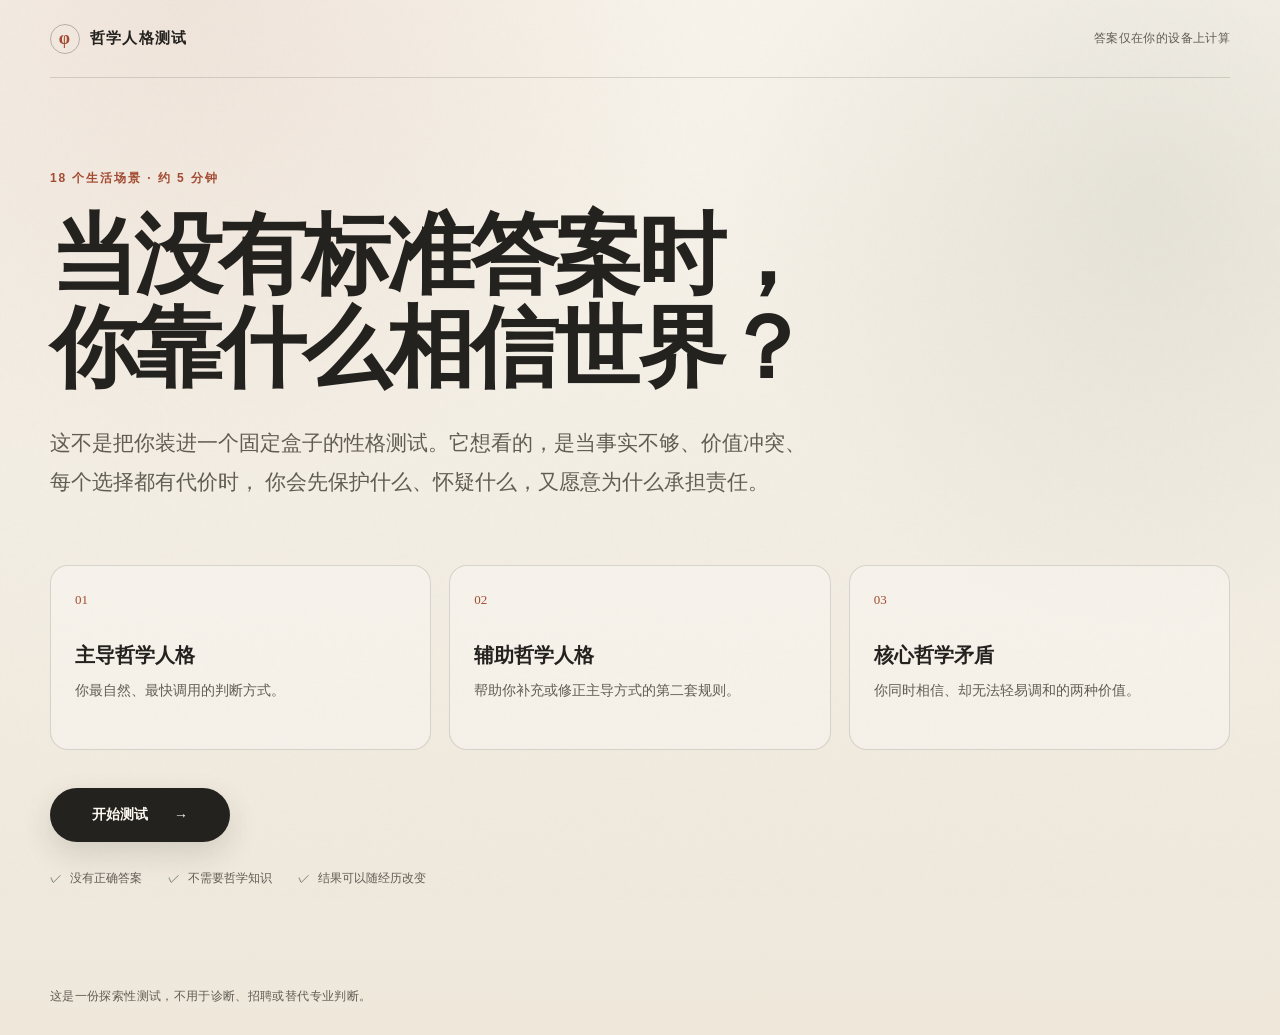
==== index.html @ 9396f421 "Update index.html" ====
<!doctype html>
<html lang="zh-CN">
  <head>
    <meta charset="UTF-8" />
    <meta name="viewport" content="width=device-width, initial-scale=1.0" />
    <meta
      name="description"
      content="一个从日常选择出发的哲学人格测试。18 道题，得到主导型、辅助型与核心哲学矛盾。"
    />
    <meta name="theme-color" content="#ffffff" />
    <title>你靠什么相信世界？｜哲学人格测试</title>
    <link rel="stylesheet" href="styles.css" />
  </head>
  <body>
    <div class="page-shell">
      <header class="site-header">
        <a class="brand" href="./" aria-label="返回测试首页">
          <span class="brand-mark">φ</span>
          <span>哲学人格测试</span>
        </a>
        <div class="privacy-note">答案仅在你的设备上计算</div>
      </header>

      <main id="app" class="app" aria-live="polite">
        <section id="homeScreen" class="screen home-screen">
          <div class="hero-kicker">18 个生活场景 · 约 5 分钟</div>
          <h1>当没有标准答案时，<br />你靠什么相信世界？</h1>
          <p class="hero-intro">
            这不是把你装进一个固定盒子的性格测试。它想看的，是当事实不够、价值冲突、每个选择都有代价时，
            你会先保护什么、怀疑什么，又愿意为什么承担责任。
          </p>

          <div class="result-preview" aria-label="测试将提供三层结果">
            <article>
              <span class="preview-number">01</span>
              <h2>主导哲学人格</h2>
              <p>你最自然、最快调用的判断方式。</p>
            </article>
            <article>
              <span class="preview-number">02</span>
              <h2>辅助哲学人格</h2>
              <p>帮助你补充或修正主导方式的第二套规则。</p>
            </article>
            <article>
              <span class="preview-number">03</span>
              <h2>核心哲学矛盾</h2>
              <p>你同时相信、却无法轻易调和的两种价值。</p>
            </article>
          </div>

          <div class="home-actions">
            <button id="startButton" class="primary-button" type="button">
              开始测试
              <span aria-hidden="true">→</span>
            </button>
            <button id="resumeButton" class="text-button hidden" type="button">继续上次作答</button>
          </div>

          <div class="home-footnote">
            <span>没有正确答案</span>
            <span>不需要哲学知识</span>
            <span>结果可以随经历改变</span>
          </div>
        </section>

        <section id="quizScreen" class="screen quiz-screen hidden">
          <div class="quiz-topline">
            <button id="quitButton" class="icon-button" type="button" aria-label="退出测试">×</button>
            <div class="progress-wrap" aria-label="答题进度">
              <div class="progress-meta">
                <span id="progressText">第 1 / 18 题</span>
                <span id="progressPercent">6%</span>
              </div>
              <div class="progress-track">
                <div id="progressBar" class="progress-bar"></div>
              </div>
            </div>
          </div>

          <div class="question-wrap">
            <p class="question-hint">先选最接近你的，再选次接近你的</p>
            <h2 id="questionText" class="question-text"></h2>
            <div id="optionsList" class="options-list" role="group" aria-label="选项"></div>
            <p id="selectionHint" class="selection-hint">请选择第一选择</p>
          </div>

          <div class="quiz-actions">
            <button id="backButton" class="secondary-button" type="button">上一题</button>
            <button id="resetSelectionButton" class="text-button" type="button">重选本题</button>
            <button id="nextButton" class="primary-button compact" type="button" disabled>下一题</button>
          </div>
        </section>

        <section id="resultScreen" class="screen result-screen hidden">
          <div id="resultContent"></div>
          <div class="result-actions no-print">
            <button id="shareButton" class="primary-button" type="button">分享结果</button>
            <button id="printButton" class="secondary-button" type="button">保存 / 打印</button>
            <button id="restartButton" class="text-button" type="button">重新测试</button>
          </div>
        </section>
      </main>

      <footer class="site-footer">
        <p>这是一份探索性测试，不用于诊断、招聘或替代专业判断。</p>
      </footer>
    </div>

    <div id="toast" class="toast" role="status" aria-live="polite"></div>
    <script src="questions.js"></script>
    <script src="app.js"></script>
  </body>
</html>
---- styles.css ----
:root {
  --paper: #f3eee4;
  --paper-deep: #e7dece;
  --ink: #24221f;
  --ink-soft: #615c54;
  --line: rgba(36, 34, 31, 0.15);
  --line-strong: rgba(36, 34, 31, 0.28);
  --white: rgba(255, 255, 255, 0.62);
  --accent: #a34b32;
  --accent-dark: #7b3322;
  --olive: #53604a;
  --shadow: 0 24px 80px rgba(63, 48, 31, 0.1);
  --radius-lg: 28px;
  --radius-md: 18px;
  --radius-sm: 12px;
}

* {
  box-sizing: border-box;
}

html {
  scroll-behavior: smooth;
}

body {
  margin: 0;
  min-width: 320px;
  color: var(--ink);
  background:
    radial-gradient(circle at 15% 0%, rgba(163, 75, 50, 0.09), transparent 34%),
    radial-gradient(circle at 90% 20%, rgba(83, 96, 74, 0.1), transparent 30%),
    linear-gradient(180deg, #f7f3eb 0%, var(--paper) 45%, #eee7da 100%);
  font-family: "Songti SC", "Noto Serif CJK SC", STSong, "Times New Roman", serif;
  -webkit-font-smoothing: antialiased;
}

body::before {
  position: fixed;
  inset: 0;
  z-index: -1;
  pointer-events: none;
  content: "";
  opacity: 0.22;
  background-image: url("data:image/svg+xml,%3Csvg viewBox='0 0 180 180' xmlns='http://www.w3.org/2000/svg'%3E%3Cfilter id='n'%3E%3CfeTurbulence type='fractalNoise' baseFrequency='.9' numOctaves='2' stitchTiles='stitch'/%3E%3C/filter%3E%3Crect width='100%25' height='100%25' filter='url(%23n)' opacity='.08'/%3E%3C/svg%3E");
}

button,
a {
  font: inherit;
}

button {
  color: inherit;
}

.page-shell {
  width: min(1180px, calc(100% - 40px));
  min-height: 100vh;
  margin: 0 auto;
}

.site-header,
.site-footer {
  display: flex;
  align-items: center;
  justify-content: space-between;
  min-height: 78px;
}

.site-header {
  border-bottom: 1px solid var(--line);
}

.brand {
  display: inline-flex;
  gap: 10px;
  align-items: center;
  color: var(--ink);
  font-size: 15px;
  font-weight: 700;
  letter-spacing: 0.08em;
  text-decoration: none;
}

.brand-mark {
  display: grid;
  width: 30px;
  height: 30px;
  place-items: center;
  border: 1px solid var(--line-strong);
  border-radius: 50%;
  color: var(--accent);
  font-family: Georgia, serif;
  font-size: 18px;
}

.privacy-note,
.site-footer {
  color: var(--ink-soft);
  font-family: -apple-system, BlinkMacSystemFont, "Segoe UI", sans-serif;
  font-size: 12px;
  letter-spacing: 0.03em;
}

.app {
  min-height: calc(100vh - 156px);
}

.screen {
  animation: enter 420ms ease both;
}

.hidden {
  display: none !important;
}

@keyframes enter {
  from {
    opacity: 0;
    transform: translateY(8px);
  }
  to {
    opacity: 1;
    transform: translateY(0);
  }
}

.home-screen {
  padding: 92px 0 70px;
}

.hero-kicker,
.section-kicker,
.question-hint,
.result-label {
  color: var(--accent);
  font-family: -apple-system, BlinkMacSystemFont, "Segoe UI", sans-serif;
  font-size: 12px;
  font-weight: 750;
  letter-spacing: 0.16em;
  text-transform: uppercase;
}

.home-screen h1 {
  max-width: 890px;
  margin: 22px 0 28px;
  font-size: clamp(42px, 7.2vw, 88px);
  font-weight: 600;
  letter-spacing: -0.045em;
  line-height: 1.06;
}

.hero-intro {
  max-width: 760px;
  margin: 0;
  color: var(--ink-soft);
  font-size: clamp(17px, 2vw, 21px);
  line-height: 1.9;
}

.result-preview {
  display: grid;
  grid-template-columns: repeat(3, 1fr);
  gap: 18px;
  margin: 62px 0 38px;
}

.result-preview article {
  min-height: 185px;
  padding: 24px;
  border: 1px solid var(--line);
  border-radius: var(--radius-md);
  background: rgba(255, 255, 255, 0.3);
}

.preview-number {
  color: var(--accent);
  font-family: Georgia, serif;
  font-size: 13px;
}

.result-preview h2 {
  margin: 34px 0 10px;
  font-size: 20px;
  font-weight: 650;
}

.result-preview p {
  margin: 0;
  color: var(--ink-soft);
  font-family: -apple-system, BlinkMacSystemFont, "Segoe UI", sans-serif;
  font-size: 14px;
  line-height: 1.7;
}

.home-actions,
.result-actions,
.quiz-actions {
  display: flex;
  gap: 14px;
  align-items: center;
}

.primary-button,
.secondary-button,
.text-button,
.icon-button {
  border: 0;
  cursor: pointer;
  transition: 180ms ease;
}

.primary-button,
.secondary-button {
  min-height: 54px;
  padding: 0 24px;
  border-radius: 999px;
  font-family: -apple-system, BlinkMacSystemFont, "Segoe UI", sans-serif;
  font-size: 14px;
  font-weight: 700;
}

.primary-button {
  display: inline-flex;
  gap: 26px;
  align-items: center;
  justify-content: center;
  min-width: 180px;
  color: #fffaf2;
  background: var(--ink);
  box-shadow: 0 12px 30px rgba(36, 34, 31, 0.14);
}

.primary-button:hover:not(:disabled) {
  background: var(--accent-dark);
  transform: translateY(-2px);
}

.primary-button:disabled {
  cursor: not-allowed;
  opacity: 0.32;
}

.primary-button.compact {
  min-width: 126px;
}

.secondary-button {
  border: 1px solid var(--line-strong);
  background: transparent;
}

.secondary-button:hover {
  border-color: var(--ink);
  background: rgba(255, 255, 255, 0.36);
}

.text-button {
  padding: 10px 6px;
  color: var(--ink-soft);
  background: transparent;
  font-family: -apple-system, BlinkMacSystemFont, "Segoe UI", sans-serif;
  font-size: 13px;
  text-decoration: underline;
  text-decoration-color: transparent;
  text-underline-offset: 4px;
}

.text-button:hover {
  color: var(--ink);
  text-decoration-color: currentColor;
}

.home-footnote {
  display: flex;
  flex-wrap: wrap;
  gap: 12px 26px;
  margin-top: 28px;
  color: var(--ink-soft);
  font-family: -apple-system, BlinkMacSystemFont, "Segoe UI", sans-serif;
  font-size: 12px;
}

.home-footnote span::before {
  margin-right: 8px;
  color: var(--olive);
  content: "✓";
}

.quiz-screen {
  width: min(860px, 100%);
  margin: 0 auto;
  padding: 42px 0 64px;
}

.quiz-topline {
  display: flex;
  gap: 24px;
  align-items: center;
}

.icon-button {
  width: 42px;
  height: 42px;
  flex: 0 0 auto;
  border: 1px solid var(--line);
  border-radius: 50%;
  background: rgba(255, 255, 255, 0.32);
  font-family: -apple-system, BlinkMacSystemFont, "Segoe UI", sans-serif;
  font-size: 22px;
}

.progress-wrap {
  width: 100%;
}

.progress-meta {
  display: flex;
  justify-content: space-between;
  margin-bottom: 10px;
  color: var(--ink-soft);
  font-family: -apple-system, BlinkMacSystemFont, "Segoe UI", sans-serif;
  font-size: 12px;
}

.progress-track {
  height: 4px;
  overflow: hidden;
  border-radius: 999px;
  background: var(--paper-deep);
}

.progress-bar {
  width: 4%;
  height: 100%;
  border-radius: inherit;
  background: var(--accent);
  transition: width 260ms ease;
}

.question-wrap {
  min-height: 600px;
  padding: 72px 0 28px;
}

.question-hint {
  margin: 0 0 18px;
}

.question-text {
  max-width: 760px;
  margin: 0 0 36px;
  font-size: clamp(26px, 4vw, 38px);
  font-weight: 600;
  letter-spacing: -0.02em;
  line-height: 1.42;
}

.options-list {
  display: grid;
  gap: 12px;
}

.option-button {
  display: grid;
  grid-template-columns: 34px 1fr auto;
  gap: 15px;
  align-items: center;
  width: 100%;
  min-height: 76px;
  padding: 15px 18px;
  border: 1px solid var(--line);
  border-radius: var(--radius-sm);
  color: var(--ink);
  text-align: left;
  background: rgba(255, 255, 255, 0.35);
  cursor: pointer;
  transition: 160ms ease;
}

.option-button:hover {
  border-color: var(--line-strong);
  background: rgba(255, 255, 255, 0.7);
  transform: translateY(-1px);
}

.option-letter {
  display: grid;
  width: 30px;
  height: 30px;
  place-items: center;
  border: 1px solid var(--line-strong);
  border-radius: 50%;
  color: var(--ink-soft);
  font-family: Georgia, serif;
  font-size: 12px;
}

.option-text {
  font-size: 16px;
  line-height: 1.65;
}

.option-rank {
  min-width: 70px;
  color: var(--accent);
  font-family: -apple-system, BlinkMacSystemFont, "Segoe UI", sans-serif;
  font-size: 12px;
  font-weight: 750;
  text-align: right;
}

.option-button.selected-primary {
  border-color: var(--accent);
  background: rgba(163, 75, 50, 0.08);
  box-shadow: inset 3px 0 0 var(--accent);
}

.option-button.selected-secondary {
  border-color: var(--olive);
  background: rgba(83, 96, 74, 0.08);
  box-shadow: inset 3px 0 0 var(--olive);
}

.selection-hint {
  min-height: 24px;
  margin: 18px 0 0;
  color: var(--ink-soft);
  font-family: -apple-system, BlinkMacSystemFont, "Segoe UI", sans-serif;
  font-size: 13px;
}

.quiz-actions {
  justify-content: space-between;
  padding-top: 22px;
  border-top: 1px solid var(--line);
}

.result-screen {
  width: min(960px, 100%);
  margin: 0 auto;
  padding: 72px 0 90px;
}

.result-hero {
  position: relative;
  overflow: hidden;
  padding: clamp(32px, 6vw, 68px);
  border: 1px solid var(--line);
  border-radius: var(--radius-lg);
  background:
    linear-gradient(135deg, rgba(255, 255, 255, 0.72), rgba(255, 255, 255, 0.24)),
    var(--type-tint, rgba(163, 75, 50, 0.06));
  box-shadow: var(--shadow);
}

.result-hero::after {
  position: absolute;
  top: -150px;
  right: -110px;
  width: 340px;
  height: 340px;
  border: 1px solid var(--type-accent, var(--accent));
  border-radius: 50%;
  content: "";
  opacity: 0.18;
}

.result-label {
  margin: 0 0 18px;
}

.result-title {
  max-width: 760px;
  margin: 0;
  font-size: clamp(42px, 8vw, 82px);
  font-weight: 600;
  letter-spacing: -0.05em;
  line-height: 1.06;
}

.result-tagline {
  max-width: 680px;
  margin: 26px 0 0;
  color: var(--ink-soft);
  font-size: clamp(17px, 2.3vw, 22px);
  line-height: 1.85;
}

.result-summary-grid {
  display: grid;
  grid-template-columns: 1.15fr 0.85fr;
  gap: 18px;
  margin-top: 18px;
}

.summary-card,
.result-section,
.spectrum-card {
  border: 1px solid var(--line);
  border-radius: var(--radius-md);
  background: rgba(255, 255, 255, 0.4);
}

.summary-card {
  padding: 28px;
}

.summary-card h2,
.result-section h2,
.spectrum-card h2 {
  margin: 8px 0 14px;
  font-size: 24px;
  font-weight: 650;
}

.summary-card p,
.result-section p,
.result-section li {
  color: #4d4943;
  font-size: 16px;
  line-height: 1.9;
}

.summary-card p {
  margin: 0;
}

.type-chip {
  display: inline-flex;
  align-items: center;
  min-height: 28px;
  padding: 0 10px;
  border: 1px solid var(--line-strong);
  border-radius: 999px;
  color: var(--ink-soft);
  font-family: -apple-system, BlinkMacSystemFont, "Segoe UI", sans-serif;
  font-size: 11px;
  font-weight: 750;
  letter-spacing: 0.08em;
}

.result-section,
.spectrum-card {
  margin-top: 18px;
  padding: clamp(26px, 5vw, 46px);
}

.result-section h3 {
  margin: 30px 0 8px;
  font-size: 18px;
}

.result-section ul {
  margin: 12px 0 0;
  padding-left: 1.2em;
}

.result-section li + li {
  margin-top: 8px;
}

.two-column {
  display: grid;
  grid-template-columns: 1fr 1fr;
  gap: 34px;
}

.quote-block {
  margin: 28px 0 0;
  padding: 24px 26px;
  border-left: 3px solid var(--type-accent, var(--accent));
  background: rgba(255, 255, 255, 0.42);
  font-size: 20px;
  line-height: 1.7;
}

.thinker-list {
  display: grid;
  grid-template-columns: repeat(3, 1fr);
  gap: 12px;
  margin-top: 20px;
}

.thinker-card {
  padding: 18px;
  border: 1px solid var(--line);
  border-radius: var(--radius-sm);
  background: rgba(255, 255, 255, 0.35);
}

.thinker-card strong {
  display: block;
  margin-bottom: 8px;
  font-size: 17px;
}

.thinker-card span {
  color: var(--ink-soft);
  font-family: -apple-system, BlinkMacSystemFont, "Segoe UI", sans-serif;
  font-size: 12px;
  line-height: 1.6;
}

.fine-print {
  margin-top: 18px !important;
  color: var(--ink-soft) !important;
  font-family: -apple-system, BlinkMacSystemFont, "Segoe UI", sans-serif;
  font-size: 12px !important;
  line-height: 1.65 !important;
}

.tension-band {
  display: grid;
  grid-template-columns: 1fr auto 1fr;
  gap: 16px;
  align-items: center;
  margin: 26px 0;
}

.tension-side {
  padding: 18px;
  border: 1px solid var(--line);
  border-radius: var(--radius-sm);
  text-align: center;
  background: rgba(255, 255, 255, 0.35);
}

.tension-arrow {
  color: var(--accent);
  font-size: 20px;
}

.reflection-question {
  margin: 24px 0 0;
  padding: 22px 24px;
  border-radius: var(--radius-sm);
  color: var(--ink) !important;
  background: rgba(83, 96, 74, 0.09);
  font-size: 18px !important;
}

.spectrum-list {
  display: grid;
  gap: 14px;
  margin-top: 24px;
}

.spectrum-row {
  display: grid;
  grid-template-columns: 116px 1fr 44px;
  gap: 14px;
  align-items: center;
}

.spectrum-name,
.spectrum-score {
  font-family: -apple-system, BlinkMacSystemFont, "Segoe UI", sans-serif;
  font-size: 13px;
}

.spectrum-score {
  color: var(--ink-soft);
  text-align: right;
}

.spectrum-track {
  height: 9px;
  overflow: hidden;
  border-radius: 999px;
  background: var(--paper-deep);
}

.spectrum-fill {
  height: 100%;
  border-radius: inherit;
  background: var(--type-accent, var(--accent));
}

.result-actions {
  justify-content: center;
  flex-wrap: wrap;
  margin-top: 36px;
}

.toast {
  position: fixed;
  bottom: 24px;
  left: 50%;
  z-index: 10;
  padding: 12px 18px;
  border-radius: 999px;
  color: #fff;
  background: var(--ink);
  font-family: -apple-system, BlinkMacSystemFont, "Segoe UI", sans-serif;
  font-size: 13px;
  opacity: 0;
  pointer-events: none;
  transform: translate(-50%, 10px);
  transition: 200ms ease;
}

.toast.visible {
  opacity: 1;
  transform: translate(-50%, 0);
}

@media (max-width: 760px) {
  .page-shell {
    width: min(100% - 28px, 1180px);
  }

  .site-header {
    min-height: 66px;
  }

  .privacy-note {
    display: none;
  }

  .home-screen {
    padding: 62px 0 48px;
  }

  .result-preview,
  .result-summary-grid,
  .two-column,
  .thinker-list {
    grid-template-columns: 1fr;
  }

  .result-preview {
    margin-top: 44px;
  }

  .result-preview article {
    min-height: 0;
  }

  .result-preview h2 {
    margin-top: 20px;
  }

  .question-wrap {
    min-height: 560px;
    padding-top: 48px;
  }

  .option-button {
    grid-template-columns: 30px 1fr;
  }

  .option-rank {
    grid-column: 2;
    min-width: 0;
    text-align: left;
  }

  .quiz-actions {
    display: grid;
    grid-template-columns: 1fr 1fr;
  }

  .quiz-actions .text-button {
    grid-column: 1 / -1;
    grid-row: 2;
  }

  .tension-band {
    grid-template-columns: 1fr;
  }

  .tension-arrow {
    transform: rotate(90deg);
    text-align: center;
  }

  .spectrum-row {
    grid-template-columns: 96px 1fr 38px;
    gap: 10px;
  }
}

@media print {
  body {
    background: #fff;
  }

  body::before,
  .site-header,
  .site-footer,
  .no-print {
    display: none !important;
  }

  .page-shell,
  .result-screen {
    width: 100%;
    padding: 0;
  }

  .result-hero,
  .summary-card,
  .result-section,
  .spectrum-card {
    break-inside: avoid;
    box-shadow: none;
  }
}

@media (prefers-reduced-motion: reduce) {
  *,
  *::before,
  *::after {
    scroll-behavior: auto !important;
    animation-duration: 0.01ms !important;
    transition-duration: 0.01ms !important;
  }
}
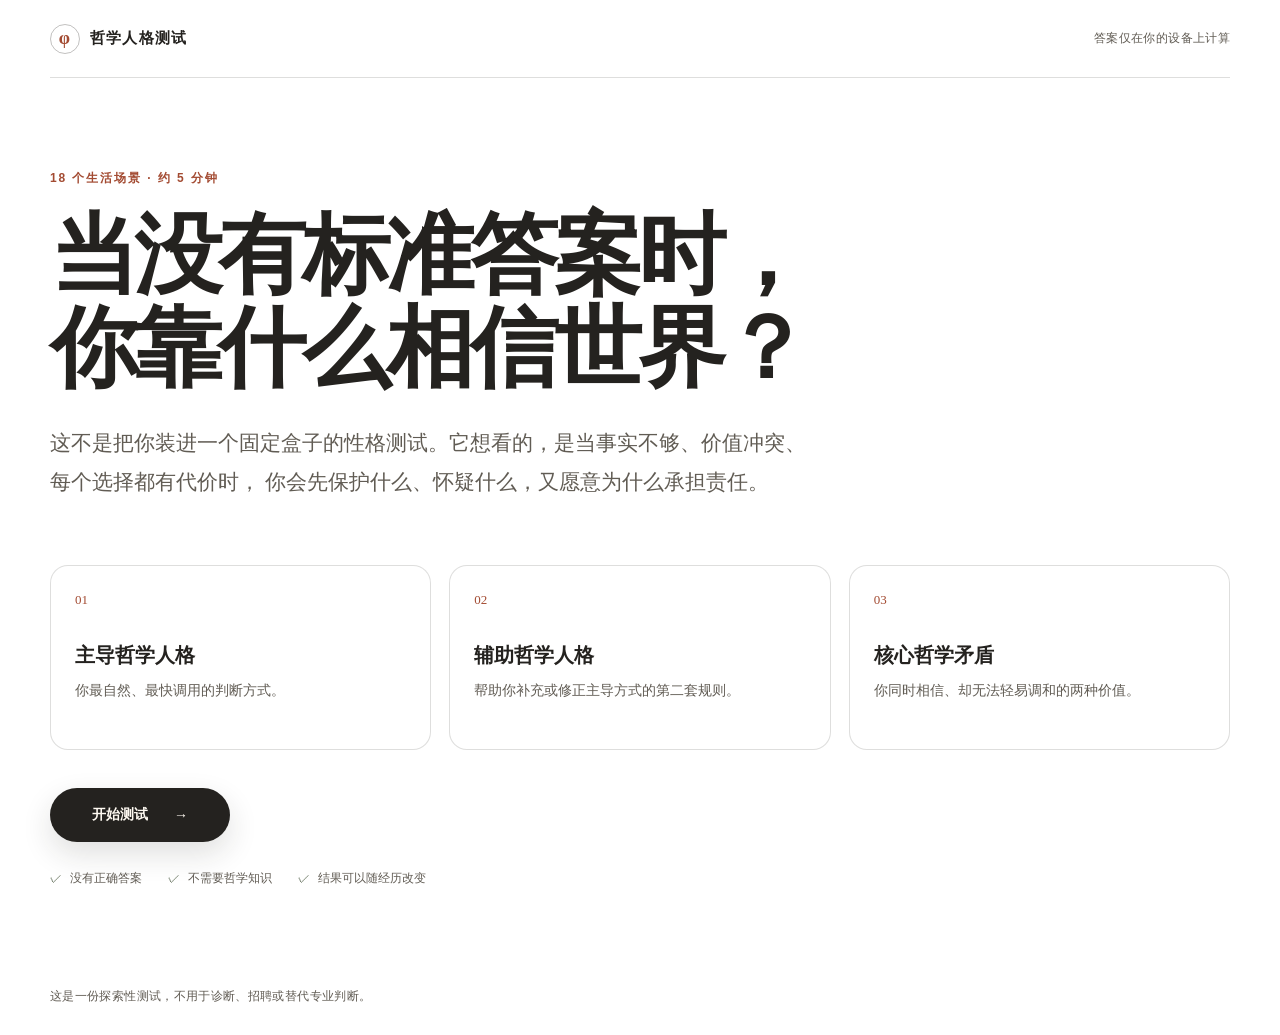
==== commit d43168db: "Update index.html" ====
--- a/index.html
+++ b/index.html
@@ -9,7 +9,7 @@
     />
     <meta name="theme-color" content="#ffffff" />
     <title>你靠什么相信世界？｜哲学人格测试</title>
-    <link rel="stylesheet" href="styles.css" />
+    <link rel="stylesheet" href="styles.css?v=2" />
   </head>
   <body>
     <div class="page-shell">
@@ -107,7 +107,7 @@
     </div>
 
     <div id="toast" class="toast" role="status" aria-live="polite"></div>
-    <script src="questions.js"></script>
-    <script src="app.js"></script>
+    <script src="questions.js?v=2"></script>
+    <script src="app.js?v=2"></script>
   </body>
 </html>
--- a/styles.css
+++ b/styles.css
@@ -1,11 +1,11 @@
 :root {
-  --paper: #f3eee4;
-  --paper-deep: #e7dece;
+  --paper: #ffffff;
+  --paper-deep: #f3f3f0;
   --ink: #24221f;
   --ink-soft: #615c54;
   --line: rgba(36, 34, 31, 0.15);
   --line-strong: rgba(36, 34, 31, 0.28);
-  --white: rgba(255, 255, 255, 0.62);
+  --white: #ffffff;
   --accent: #a34b32;
   --accent-dark: #7b3322;
   --olive: #53604a;
@@ -27,22 +27,9 @@
   margin: 0;
   min-width: 320px;
   color: var(--ink);
-  background:
-    radial-gradient(circle at 15% 0%, rgba(163, 75, 50, 0.09), transparent 34%),
-    radial-gradient(circle at 90% 20%, rgba(83, 96, 74, 0.1), transparent 30%),
-    linear-gradient(180deg, #f7f3eb 0%, var(--paper) 45%, #eee7da 100%);
+  background: #ffffff;
   font-family: "Songti SC", "Noto Serif CJK SC", STSong, "Times New Roman", serif;
   -webkit-font-smoothing: antialiased;
-}
-
-body::before {
-  position: fixed;
-  inset: 0;
-  z-index: -1;
-  pointer-events: none;
-  content: "";
-  opacity: 0.22;
-  background-image: url("data:image/svg+xml,%3Csvg viewBox='0 0 180 180' xmlns='http://www.w3.org/2000/svg'%3E%3Cfilter id='n'%3E%3CfeTurbulence type='fractalNoise' baseFrequency='.9' numOctaves='2' stitchTiles='stitch'/%3E%3C/filter%3E%3Crect width='100%25' height='100%25' filter='url(%23n)' opacity='.08'/%3E%3C/svg%3E");
 }
 
 button,
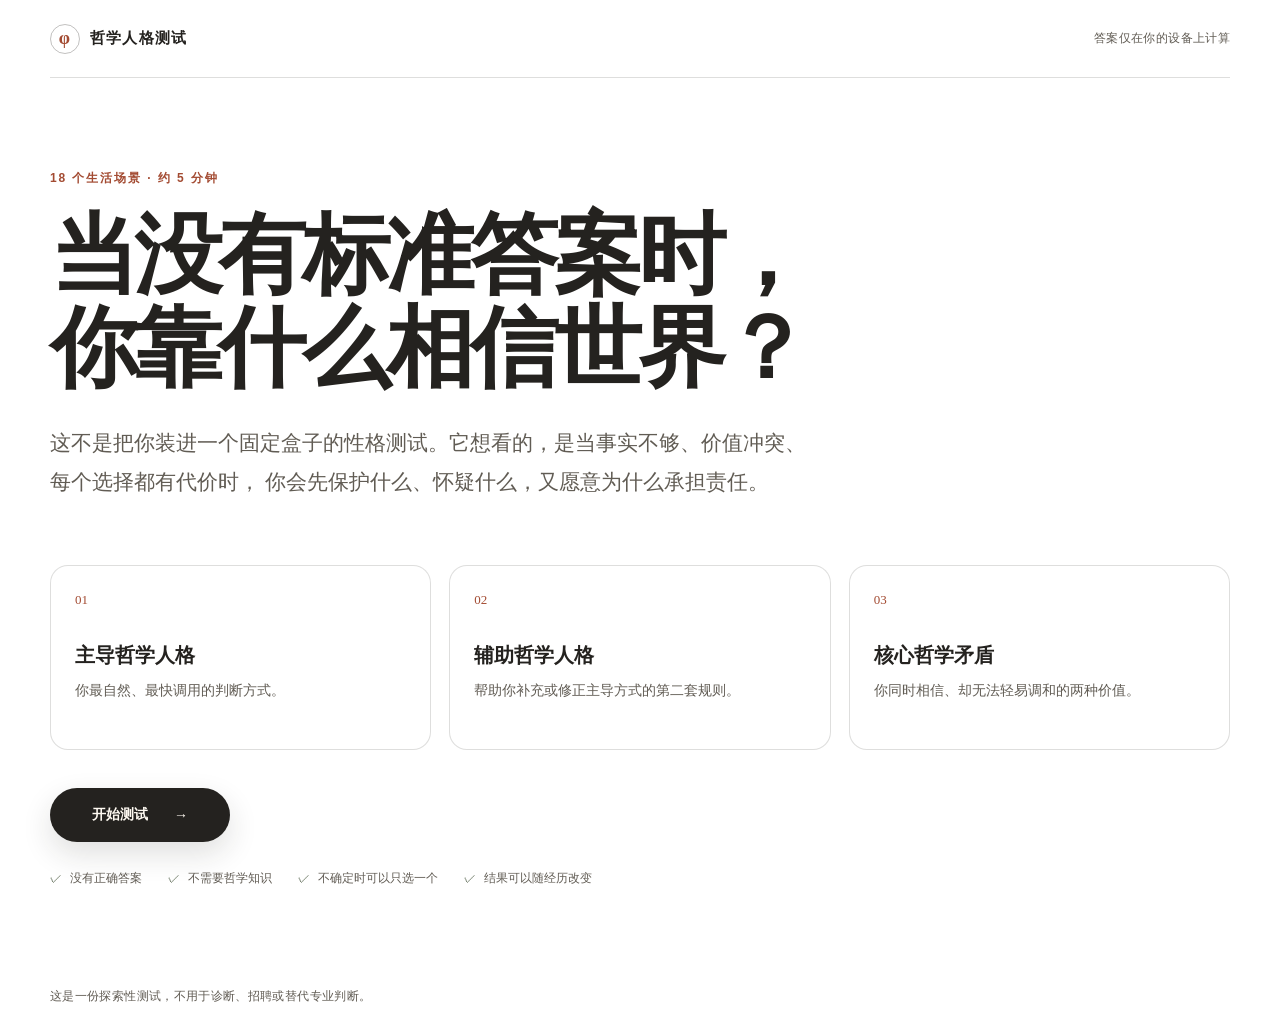
==== commit 6b132455: "Update index.html" ====
--- a/index.html
+++ b/index.html
@@ -9,7 +9,7 @@
     />
     <meta name="theme-color" content="#ffffff" />
     <title>你靠什么相信世界？｜哲学人格测试</title>
-    <link rel="stylesheet" href="styles.css?v=2" />
+    <link rel="stylesheet" href="styles.css?v=3" />
   </head>
   <body>
     <div class="page-shell">
@@ -59,6 +59,7 @@
           <div class="home-footnote">
             <span>没有正确答案</span>
             <span>不需要哲学知识</span>
+            <span>不确定时可以只选一个</span>
             <span>结果可以随经历改变</span>
           </div>
         </section>
@@ -78,10 +79,10 @@
           </div>
 
           <div class="question-wrap">
-            <p class="question-hint">先选最接近你的，再选次接近你的</p>
+            <p class="question-hint">先选最接近你的；如果没有次选，只选一个也可以</p>
             <h2 id="questionText" class="question-text"></h2>
             <div id="optionsList" class="options-list" role="group" aria-label="选项"></div>
-            <p id="selectionHint" class="selection-hint">请选择第一选择</p>
+            <p id="selectionHint" class="selection-hint">请选择最接近你的答案</p>
           </div>
 
           <div class="quiz-actions">
@@ -107,7 +108,7 @@
     </div>
 
     <div id="toast" class="toast" role="status" aria-live="polite"></div>
-    <script src="questions.js?v=2"></script>
-    <script src="app.js?v=2"></script>
+    <script src="questions.js?v=3"></script>
+    <script src="app.js?v=3"></script>
   </body>
 </html>
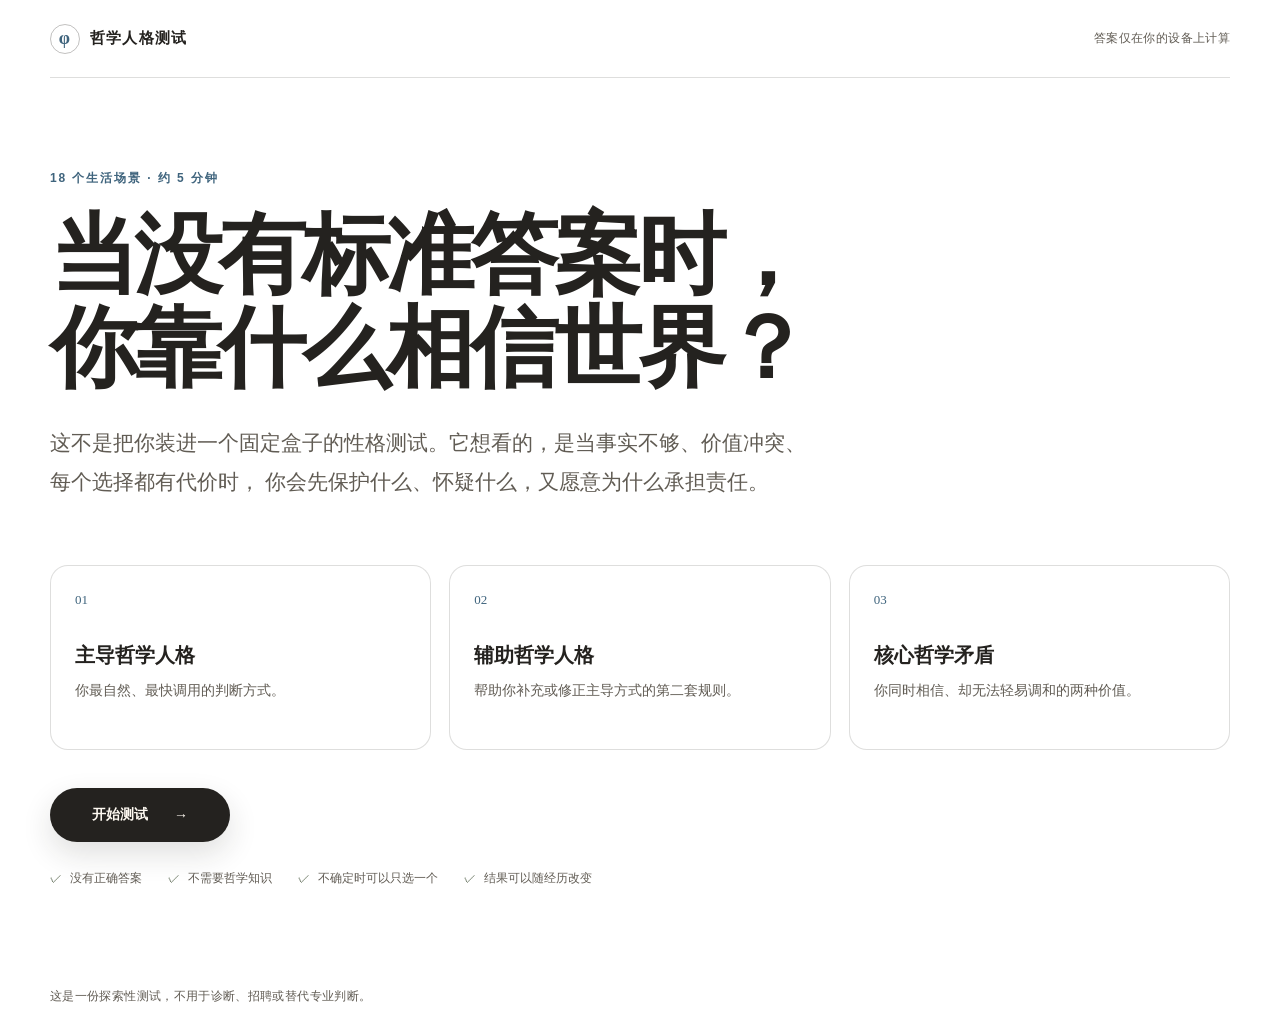
==== commit 259cbb86: "Update index.html" ====
--- a/index.html
+++ b/index.html
@@ -9,7 +9,7 @@
     />
     <meta name="theme-color" content="#ffffff" />
     <title>你靠什么相信世界？｜哲学人格测试</title>
-    <link rel="stylesheet" href="styles.css?v=3" />
+    <link rel="stylesheet" href="styles.css?v=4" />
   </head>
   <body>
     <div class="page-shell">
--- a/styles.css
+++ b/styles.css
@@ -6,8 +6,8 @@
   --line: rgba(36, 34, 31, 0.15);
   --line-strong: rgba(36, 34, 31, 0.28);
   --white: #ffffff;
-  --accent: #a34b32;
-  --accent-dark: #7b3322;
+  --accent: #3f647d;
+  --accent-dark: #294b63;
   --olive: #53604a;
   --shadow: 0 24px 80px rgba(63, 48, 31, 0.1);
   --radius-lg: 28px;
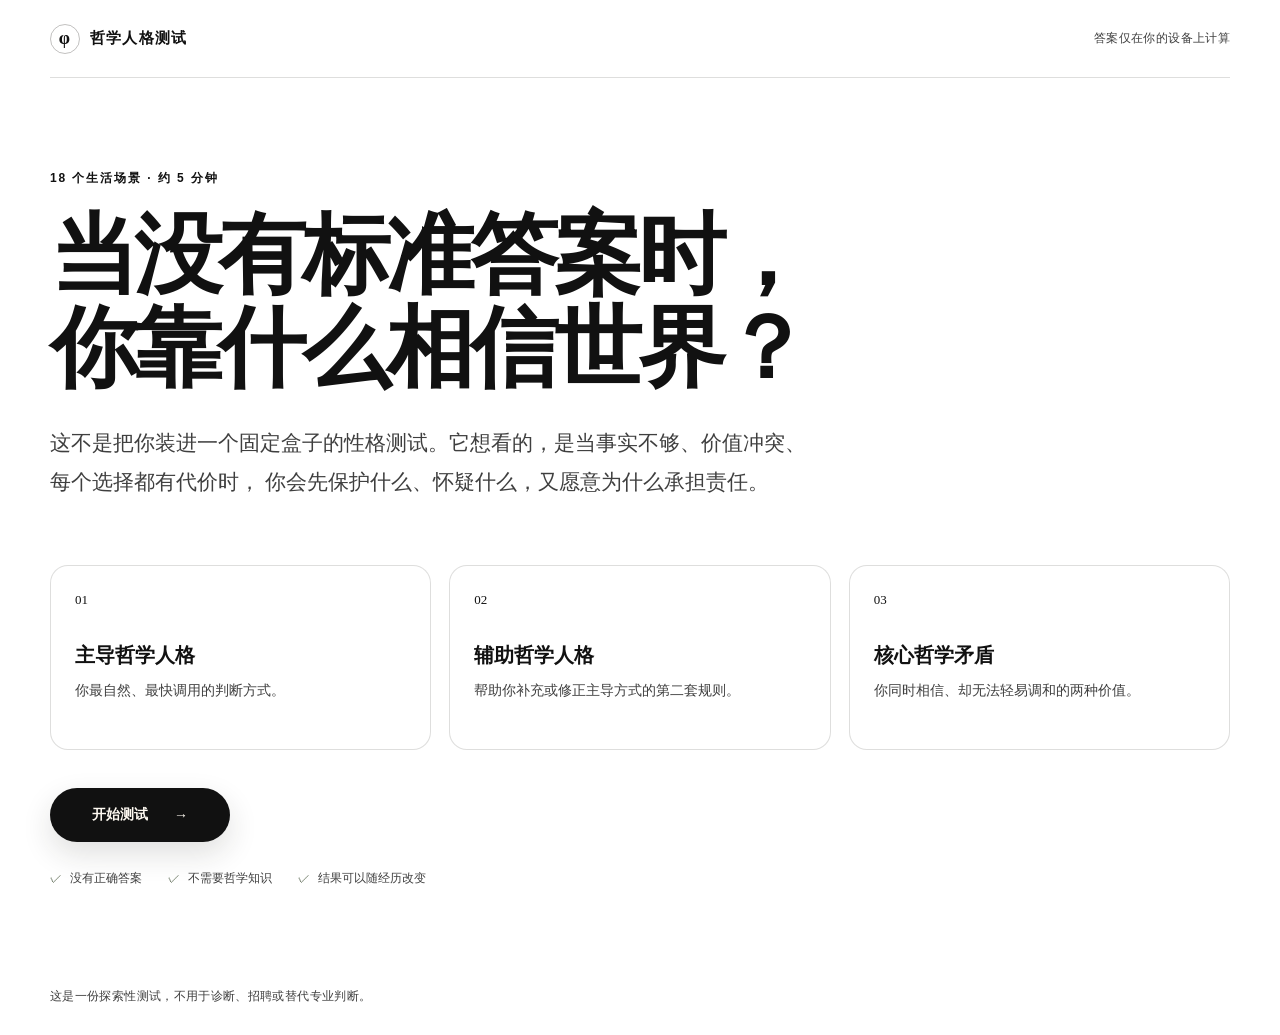
==== commit 2d1de75a: "Update index.html" ====
--- a/index.html
+++ b/index.html
@@ -9,7 +9,7 @@
     />
     <meta name="theme-color" content="#ffffff" />
     <title>你靠什么相信世界？｜哲学人格测试</title>
-    <link rel="stylesheet" href="styles.css?v=4" />
+    <link rel="stylesheet" href="styles.css?v=5" />
   </head>
   <body>
     <div class="page-shell">
@@ -59,7 +59,6 @@
           <div class="home-footnote">
             <span>没有正确答案</span>
             <span>不需要哲学知识</span>
-            <span>不确定时可以只选一个</span>
             <span>结果可以随经历改变</span>
           </div>
         </section>
@@ -79,10 +78,10 @@
           </div>
 
           <div class="question-wrap">
-            <p class="question-hint">先选最接近你的；如果没有次选，只选一个也可以</p>
+            <p class="question-hint">先选最接近你的，再选次接近你的</p>
             <h2 id="questionText" class="question-text"></h2>
             <div id="optionsList" class="options-list" role="group" aria-label="选项"></div>
-            <p id="selectionHint" class="selection-hint">请选择最接近你的答案</p>
+            <p id="selectionHint" class="selection-hint">请选择第一选择</p>
           </div>
 
           <div class="quiz-actions">
@@ -108,7 +107,7 @@
     </div>
 
     <div id="toast" class="toast" role="status" aria-live="polite"></div>
-    <script src="questions.js?v=3"></script>
-    <script src="app.js?v=3"></script>
+    <script src="questions.js?v=5"></script>
+    <script src="app.js?v=5"></script>
   </body>
 </html>
--- a/styles.css
+++ b/styles.css
@@ -1,13 +1,13 @@
 :root {
   --paper: #ffffff;
   --paper-deep: #f3f3f0;
-  --ink: #24221f;
-  --ink-soft: #615c54;
+  --ink: #111111;
+  --ink-soft: #3f3f3f;
   --line: rgba(36, 34, 31, 0.15);
   --line-strong: rgba(36, 34, 31, 0.28);
   --white: #ffffff;
-  --accent: #3f647d;
-  --accent-dark: #294b63;
+  --accent: #111111;
+  --accent-dark: #000000;
   --olive: #53604a;
   --shadow: 0 24px 80px rgba(63, 48, 31, 0.1);
   --radius-lg: 28px;
@@ -400,7 +400,7 @@
 
 .option-button.selected-primary {
   border-color: var(--accent);
-  background: rgba(163, 75, 50, 0.08);
+  background: rgba(17, 17, 17, 0.06);
   box-shadow: inset 3px 0 0 var(--accent);
 }
 
@@ -438,7 +438,7 @@
   border-radius: var(--radius-lg);
   background:
     linear-gradient(135deg, rgba(255, 255, 255, 0.72), rgba(255, 255, 255, 0.24)),
-    var(--type-tint, rgba(163, 75, 50, 0.06));
+    var(--type-tint, rgba(17, 17, 17, 0.04));
   box-shadow: var(--shadow);
 }
 
@@ -505,7 +505,7 @@
 .summary-card p,
 .result-section p,
 .result-section li {
-  color: #4d4943;
+  color: #303030;
   font-size: 16px;
   line-height: 1.9;
 }
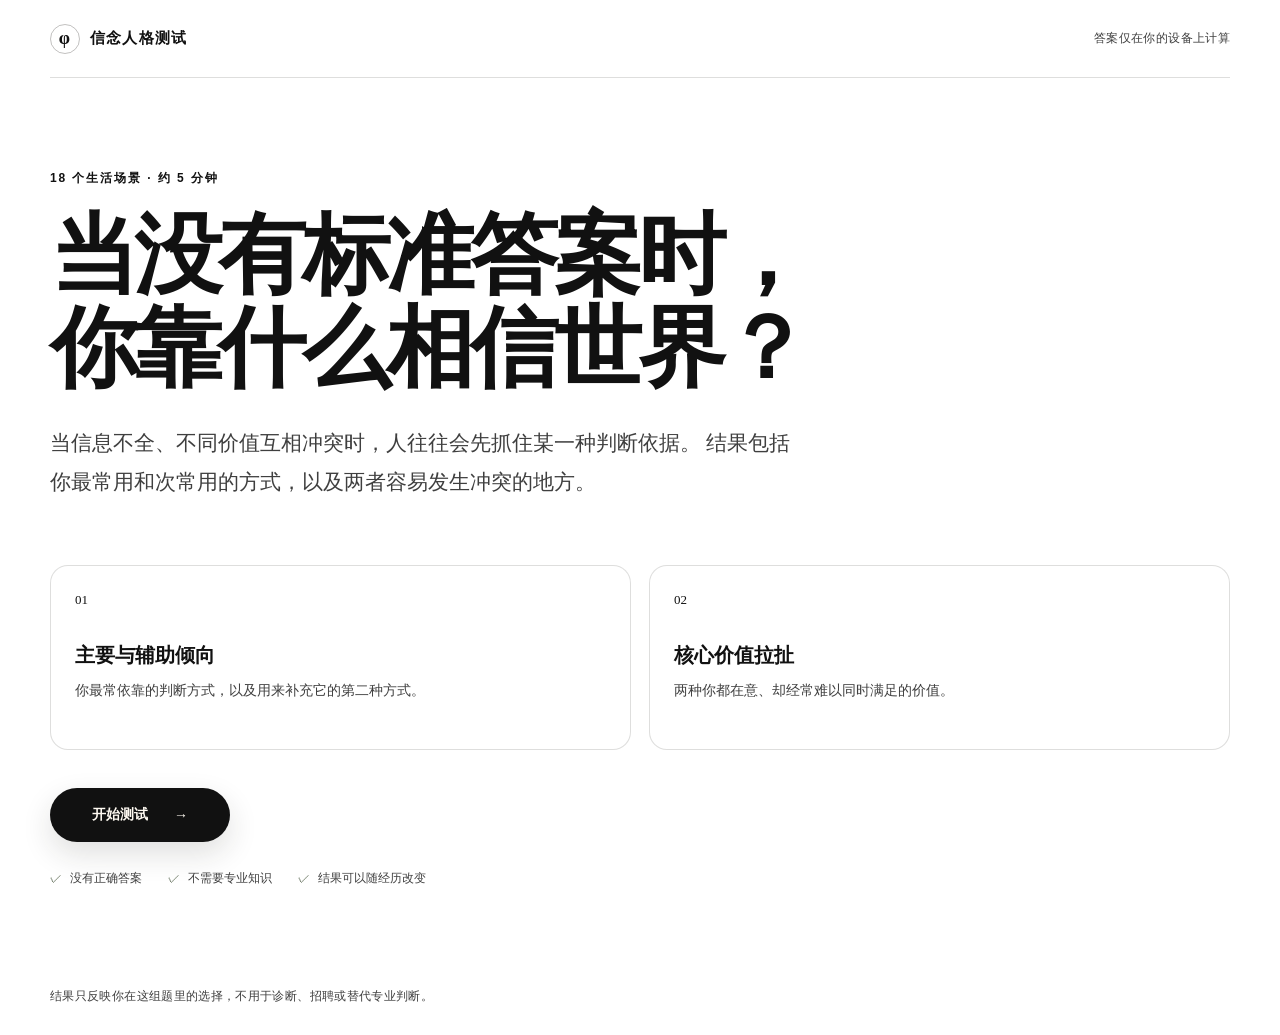
==== commit e1d55574: "Update index.html" ====
--- a/index.html
+++ b/index.html
@@ -5,18 +5,18 @@
     <meta name="viewport" content="width=device-width, initial-scale=1.0" />
     <meta
       name="description"
-      content="一个从日常选择出发的哲学人格测试。18 道题，得到主导型、辅助型与核心哲学矛盾。"
+      content="一个从生活选择出发的信念人格测试。18 道题，看看你最常依靠的判断方式，以及容易发生的价值拉扯。"
     />
     <meta name="theme-color" content="#ffffff" />
-    <title>你靠什么相信世界？｜哲学人格测试</title>
-    <link rel="stylesheet" href="styles.css?v=5" />
+    <title>你靠什么相信世界？｜信念人格测试</title>
+    <link rel="stylesheet" href="styles.css?v=7" />
   </head>
   <body>
     <div class="page-shell">
       <header class="site-header">
         <a class="brand" href="./" aria-label="返回测试首页">
           <span class="brand-mark">φ</span>
-          <span>哲学人格测试</span>
+          <span>信念人格测试</span>
         </a>
         <div class="privacy-note">答案仅在你的设备上计算</div>
       </header>
@@ -26,25 +26,20 @@
           <div class="hero-kicker">18 个生活场景 · 约 5 分钟</div>
           <h1>当没有标准答案时，<br />你靠什么相信世界？</h1>
           <p class="hero-intro">
-            这不是把你装进一个固定盒子的性格测试。它想看的，是当事实不够、价值冲突、每个选择都有代价时，
-            你会先保护什么、怀疑什么，又愿意为什么承担责任。
+            当信息不全、不同价值互相冲突时，人往往会先抓住某一种判断依据。
+            结果包括你最常用和次常用的方式，以及两者容易发生冲突的地方。
           </p>
 
-          <div class="result-preview" aria-label="测试将提供三层结果">
+          <div class="result-preview" aria-label="测试结果预览">
             <article>
               <span class="preview-number">01</span>
-              <h2>主导哲学人格</h2>
-              <p>你最自然、最快调用的判断方式。</p>
+              <h2>主要与辅助倾向</h2>
+              <p>你最常依靠的判断方式，以及用来补充它的第二种方式。</p>
             </article>
             <article>
               <span class="preview-number">02</span>
-              <h2>辅助哲学人格</h2>
-              <p>帮助你补充或修正主导方式的第二套规则。</p>
-            </article>
-            <article>
-              <span class="preview-number">03</span>
-              <h2>核心哲学矛盾</h2>
-              <p>你同时相信、却无法轻易调和的两种价值。</p>
+              <h2>核心价值拉扯</h2>
+              <p>两种你都在意、却经常难以同时满足的价值。</p>
             </article>
           </div>
 
@@ -58,7 +53,7 @@
 
           <div class="home-footnote">
             <span>没有正确答案</span>
-            <span>不需要哲学知识</span>
+            <span>不需要专业知识</span>
             <span>结果可以随经历改变</span>
           </div>
         </section>
@@ -78,7 +73,7 @@
           </div>
 
           <div class="question-wrap">
-            <p class="question-hint">先选最接近你的，再选次接近你的</p>
+            <p class="question-hint">先选一个最接近的，再选一个次接近的</p>
             <h2 id="questionText" class="question-text"></h2>
             <div id="optionsList" class="options-list" role="group" aria-label="选项"></div>
             <p id="selectionHint" class="selection-hint">请选择第一选择</p>
@@ -102,12 +97,12 @@
       </main>
 
       <footer class="site-footer">
-        <p>这是一份探索性测试，不用于诊断、招聘或替代专业判断。</p>
+        <p>结果只反映你在这组题里的选择，不用于诊断、招聘或替代专业判断。</p>
       </footer>
     </div>
 
     <div id="toast" class="toast" role="status" aria-live="polite"></div>
-    <script src="questions.js?v=5"></script>
-    <script src="app.js?v=5"></script>
+    <script src="questions.js?v=7"></script>
+    <script src="app.js?v=7"></script>
   </body>
 </html>
--- a/styles.css
+++ b/styles.css
@@ -148,7 +148,7 @@
 
 .result-preview {
   display: grid;
-  grid-template-columns: repeat(3, 1fr);
+  grid-template-columns: repeat(2, 1fr);
   gap: 18px;
   margin: 62px 0 38px;
 }
@@ -399,15 +399,35 @@
 }
 
 .option-button.selected-primary {
-  border-color: var(--accent);
-  background: rgba(17, 17, 17, 0.06);
-  box-shadow: inset 3px 0 0 var(--accent);
+  border-color: #efd875;
+  background: #fffdf2;
+  box-shadow: 0 0 0 2px rgba(239, 216, 117, 0.1);
 }
 
 .option-button.selected-secondary {
-  border-color: var(--olive);
-  background: rgba(83, 96, 74, 0.08);
-  box-shadow: inset 3px 0 0 var(--olive);
+  border-color: #b8d7f4;
+  background: #f4f9ff;
+  box-shadow: 0 0 0 2px rgba(184, 215, 244, 0.12);
+}
+
+.option-button.selected-primary .option-letter {
+  border-color: #efd875;
+  background: #fff6cf;
+  color: #78651d;
+}
+
+.option-button.selected-secondary .option-letter {
+  border-color: #b8d7f4;
+  background: #e7f2ff;
+  color: #3d6f99;
+}
+
+.option-button.selected-primary .option-rank {
+  color: #78651d;
+}
+
+.option-button.selected-secondary .option-rank {
+  color: #416f95;
 }
 
 .selection-hint {
